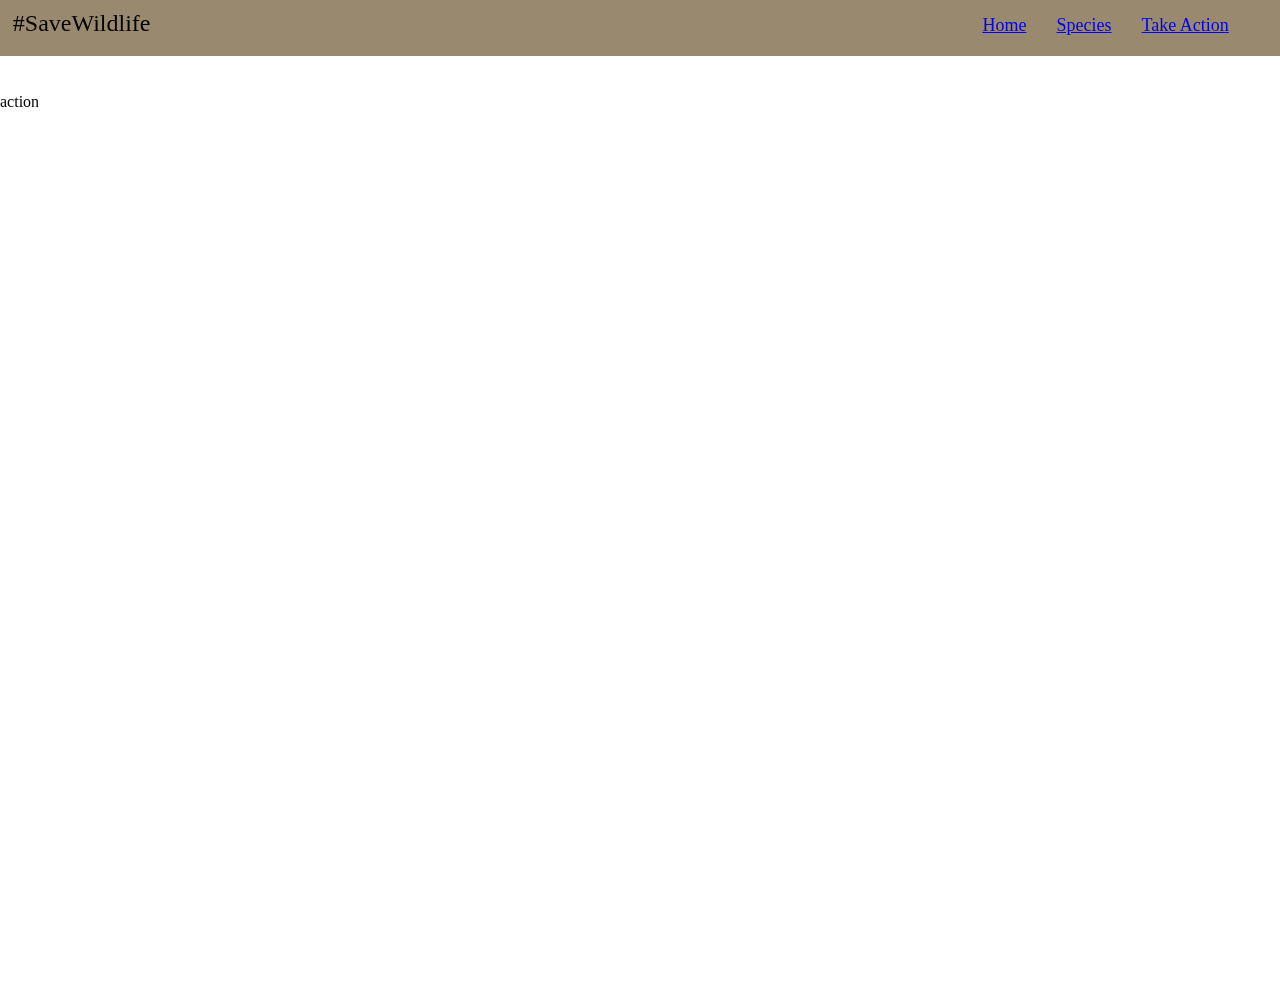
==== action.html @ ebe4198a "added head bar, with site name and navigation" ====
<!DOCTYPE html>
<html lang="en" dir="ltr">
  <head>
    <meta charset="utf-8">
    <title>Save Wildlife</title>
    <link rel="stylesheet" href="style.css">
  </head>
  <body>
    <div id="mainContainer">
      <div id="headBar">
        <div id="pageTitle">#SaveWildlife</div>
        <div id="navigation">
          <div class="pageNames"><a href="index.html">Home</a></div>
          <div class="pageNames"><a href="species.html">Species</a></div>
          <div class="pageNames"><a href="action.html">Take Action</a></div>
      </div>
      <div id="content">
        action
      </div>
      </div>
    </div>

  </body>
</html>
---- style.css ----
body {
  padding: 0px;
  margin: 0px;
}

html {
  padding: 0px;
  margin: 0px;
}

#mainContainer {
  padding: 0px;
  margin: 0px;
  height: 1000px;
}

#headBar {
  background-color: #99896F;
  width: 100vw;
  height: 56px;
  position: fixed;
}

#pageTitle {
  margin: 0px;
  padding: 0px;
  padding-left: 1vw;
  font-size: 24px;
  padding-top: 10px;
  display: inline-block;
}

#navigation {
  display: inline-block;
  position: absolute;
  font-size: 18px;
  padding-top: 15px;
  right: 4vw;
}

.pageNames {
  display: inline-block;
  text-align: right;
  padding-left: 2vw;
}

#content {
  padding-top: 56px;
}
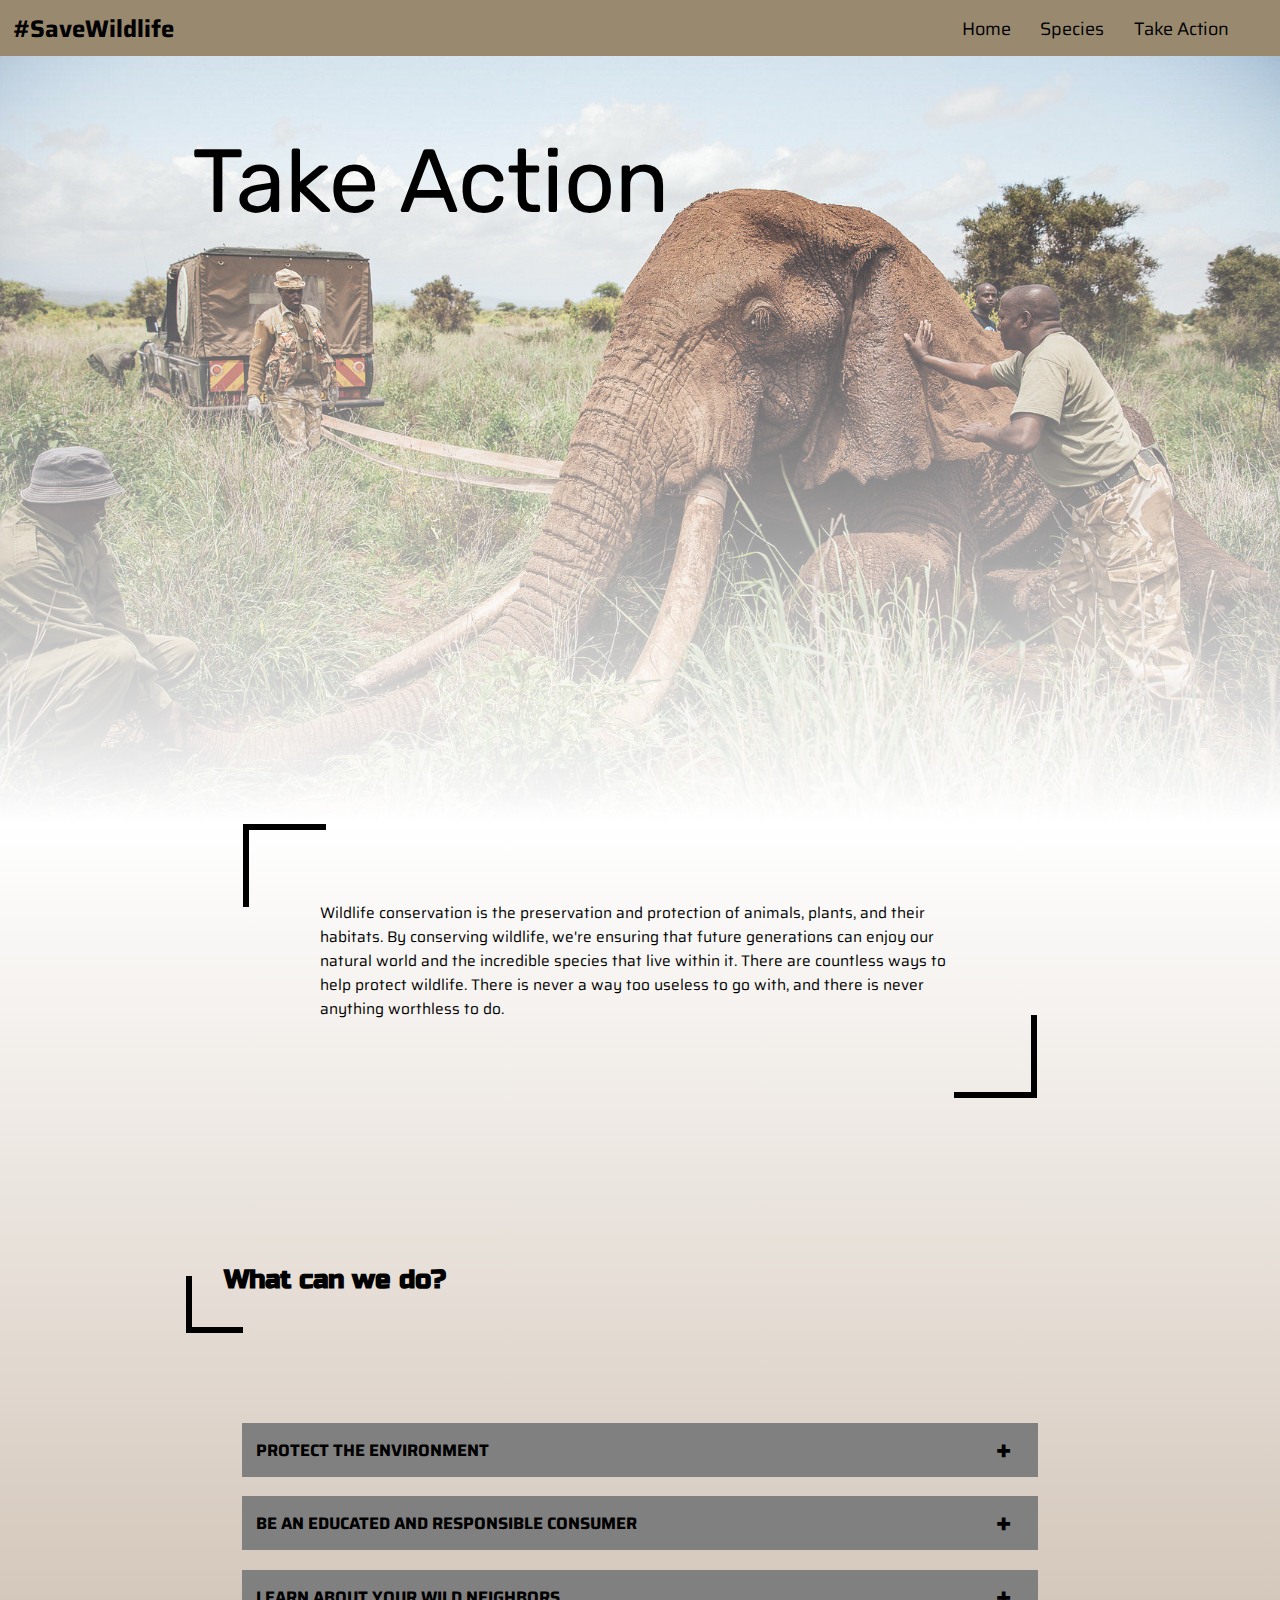
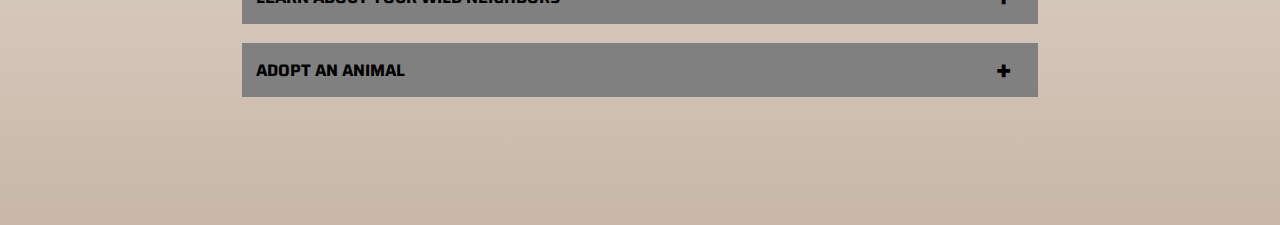
==== commit 4ae8dff3: "finished building the 3-page site" ====
--- a/action.html
+++ b/action.html
@@ -4,20 +4,85 @@
     <meta charset="utf-8">
     <title>Save Wildlife</title>
     <link rel="stylesheet" href="style.css">
+    <link href="https://fonts.googleapis.com/css2?family=Saira:wght@500;700&display=swap" rel="stylesheet">
+    <link href="https://fonts.googleapis.com/css2?family=Rubik:wght@900&display=swap" rel="stylesheet">
+    <link href="https://fonts.googleapis.com/css2?family=Russo+One&display=swap" rel="stylesheet">
   </head>
   <body>
     <div id="mainContainer">
+
+      <div id="content">
+        <div id="actionCover">
+          <div id="actionCoverTitle">
+            Take Action
+          </div>
+        </div>
+        <div class="gradientSection">
+          <div id="actionIntroPara">
+            Wildlife conservation is the preservation and protection of animals, plants, and their habitats. By conserving wildlife, we're ensuring that future generations can enjoy our natural world and the incredible species that live within it. There are countless ways to help protect wildlife. There is never a way too useless to go with, and there is never anything worthless to do. 
+          </div>
+          <div id="actionsSection">
+            <div id="actionsSectionTitle">
+              What can we do?
+            </div>
+            <!--the following Accordion are from https://supfort.com/add-toggle-plus-minus-css-accordion-->
+            <input type="checkbox" id="action1" />
+            <label for="action1">PROTECT THE ENVIRONMENT</label>
+            <div class="actionContent">
+              <ul>
+                <li>Reduce, reuse, recycle.
+                  <ul>
+                    <li>Manufacturing consumer products uses energy and natural resources, and creates waste and pollution. When we consume less, we need fewer natural resources and produce less waste. Some waste, like plastic bags and bottles, can make its way into wildlands and oceans, with negative consequences for endangered species and other animals.</li>
+                    <li>Do not throw it away if it still has a use! If you have unwanted books, toys, clothes or other items in good condition, consider giving them to charity instead of throwing them in the trash.</li>
+                    <li>Avoid disposable products and products with excessive packaging or packaging that cannot easily be recycled. </li>
+                  </ul>
+                <li>Restore. Habitat destruction is the main threat to 85 percent of all threatened and endangered species, according to the International Union for Conservation of Nature. You can help reduce this threat by planting native trees, restoring wetlands or cleaning up beaches in your area.</li>
+                <li>Respect. Respect wild animals by keeping a safe distance away, not approaching them, and not removing them from their environment.</li>
+              </ul>
+            </div>
+
+            <input type="checkbox" id="action2" />
+            <label for="action2">BE AN EDUCATED AND RESPONSIBLE CONSUMER</label>
+            <div class="actionContent">
+              <ul>
+                <li>Think before you buy.</li>
+                <li>Do not buy clothing or other products that use fur or feathers.</li>
+                <li>Never buy exotic animals, particularly those who were wild-caught, and never purchase parts and products made from wildlife, including souvenirs.</li>
+                <li>By not purchasing products made from wildlife or their parts, you can stop wildlife trafficking from being a profitable enterprise.</li>
+              </ul>
+            </div>
+
+            <input type="checkbox" id="action3" />
+            <label for="action3">LEARN ABOUT YOUR WILD NEIGHBORS</label>
+            <div class="actionContent">
+              <ul>
+                <li>Learning about the local wildlife can start with local parks, conservation groups, fish and wildlife, extension offices and wildlife rescue organizations. These groups focus on ways to save wildlife.</li>
+                <li>Visit wildlife sanctuaries and refuges to learn more about ways to save wildlife. </li>
+                <li><div id="underline">Volunteer, or donate cash or materials.</div></li>
+              </ul>
+            </div>
+
+            <input type="checkbox" id="action4" />
+            <label for="action4">ADOPT AN ANIMAL</label>
+            <div class="actionContent">
+              <ul>
+                <li>Protect the animal of your choice—one either threatened by endangerment in a far off land or by abandonment nearby. Defenders of Wildlife lets you “symbolically” adopt a wild animal of your choosing. Your donation goes to improving habitats, research, monitoring, and ultimately saving the species from endangerment.</li>
+                <li>Adopt a pet from a local animal shelter or rescue. There are so many animals without homes—and so many ways to save them.</li>
+              </ul>
+            </div>
+          </div>
+        </div>
+      </div>
+
       <div id="headBar">
         <div id="pageTitle">#SaveWildlife</div>
         <div id="navigation">
           <div class="pageNames"><a href="index.html">Home</a></div>
           <div class="pageNames"><a href="species.html">Species</a></div>
           <div class="pageNames"><a href="action.html">Take Action</a></div>
+        </div>
       </div>
-      <div id="content">
-        action
-      </div>
-      </div>
+
     </div>
 
   </body>
--- a/style.css
+++ b/style.css
@@ -11,7 +11,7 @@
 #mainContainer {
   padding: 0px;
   margin: 0px;
-  height: 1000px;
+  width: 100vw;
 }
 
 #headBar {
@@ -19,6 +19,7 @@
   width: 100vw;
   height: 56px;
   position: fixed;
+  top: 0px;
 }
 
 #pageTitle {
@@ -28,6 +29,8 @@
   font-size: 24px;
   padding-top: 10px;
   display: inline-block;
+  font-family: Saira;
+  font-weight: bold;
 }
 
 #navigation {
@@ -36,6 +39,23 @@
   font-size: 18px;
   padding-top: 15px;
   right: 4vw;
+  font-family: Saira;
+  font-weight: medium;
+}
+
+a:link {
+  color: #000;
+  text-decoration: none;
+}
+
+a:visited {
+  color: #000;
+  text-decoration: none;
+}
+
+a:hover {
+  color: #000;
+  text-decoration: underline;
 }
 
 .pageNames {
@@ -45,5 +65,1107 @@
 }
 
 #content {
+  width: 100vw;
   padding-top: 56px;
 }
+
+#indexCoverPic {
+  width: 100vw;
+  height: 55vw;
+}
+
+#indexTitles {
+  position: absolute;
+  top: 11vw;
+  left: 9vw;
+}
+
+#indexTitle1 {
+  font-family: Rubik;
+  font-size: 7vw;
+  text-align: center;
+}
+
+#overview {
+  padding-top: 10vw;
+}
+
+#ovTitle {
+  font-family: Saira;
+  font-size: 3vw;
+  font-weight: bold;
+  text-align: center;
+}
+
+#ovContent {
+  margin-top: 3vw;
+  width: 50vw;
+  margin-left: auto;
+  margin-right: auto;
+  padding: 6vw;
+  position: relative;
+  margin-bottom: 10vw;
+  font-family: Saira;
+  font-size: 1.2vw;
+}
+
+#ovContent:before {
+    content: "";
+    display: block;
+    width: 6vw;
+    height: 6vw;
+    border-top: 0.5vw solid black;
+    border-left: 0.5vw solid black;
+    position: absolute;
+    left: 0px;
+    top: 0px;
+}
+
+#ovContent:after {
+    content: "";
+    display: block;
+    width: 6vw;
+    height: 6vw;
+    border-bottom: 0.5vw solid black;
+    border-right: 0.5vw solid black;
+    position: absolute;
+    right: 0px;
+    bottom: 0px;
+}
+
+#indexDataSection {
+  background-image: linear-gradient(to top, rgba(255, 255, 255, 0), rgba(255, 255, 255, 2)),
+  url(images/pic1.jpg);
+  background-repeat: no-repeat;
+  background-position: bottom;
+  background-size: cover;
+  padding-bottom: 10vw;
+  padding-top: 5vw;
+}
+
+.dataColumns {
+  width: 80vw;
+  margin-left: auto;
+  margin-right: auto;
+  display: flex;
+  justify-content: space-evenly;
+  padding-bottom: 5vw;
+}
+
+.dataBox {
+  box-sizing: border-box;
+  width: 20vw;
+  height: 27vw;
+  display: inline-block;
+  text-align: center;
+  background-color: rgba(128, 126, 110, 0.5);
+}
+
+.dataPics {
+  width: 16vw;
+  height: 12vw;
+}
+
+.dataPicContainer {
+  padding-top: 2vw;
+  padding-bottom: 1.5vw;
+}
+
+.dataText {
+  font-family: Saira;
+  font-size: 1.2vw;
+  text-align: left;
+  width: 18vw;
+  padding-left: 1vw;
+  margin-left: auto;
+  margin-right: auto;
+}
+
+#reasonSection {
+  padding-bottom: 9vw;
+}
+
+#reasonSectionTitle {
+  font-family: Russo One;
+  font-size: 2vw;
+  font-weight: bold;
+  text-align: left;
+  padding: 3vw;
+  position: relative;
+  width: 65vw;
+  margin-top: 10vw;
+  margin-left: auto;
+  margin-right: auto;
+  margin-bottom: 7vw;
+}
+
+#reasonSectionTitle:after {
+    content: "";
+    display: block;
+    width: 4vw;
+    height: 4vw;
+    border-bottom: 0.5vw solid black;
+    border-left: 0.5vw solid black;
+    position: absolute;
+    left: 0px;
+    bottom: 0px;
+}
+
+.reasons {
+  width: 92vw;
+  margin-left: auto;
+  margin-right: auto;
+  display: flex;
+  justify-content: space-evenly;
+  margin-bottom: 1vw;
+}
+
+.reasonPics {
+  width: 21vw;
+  height: 14vw;
+}
+
+.oddReason {
+  display: inline-block;
+  width: 25vw;
+  height: 31.5vw;
+  background-color: rgba(128, 126, 110, 0.5);
+  box-sizing: border-box;
+  padding: 2vw;
+  text-align: center;
+}
+
+#evenReason {
+  display: inline-block;
+  width: 25vw;
+  height: 31.5vw;
+  background-color: rgba(128, 126, 110, 0.5);
+  margin-top: 4vw;
+  vertical-align: top;
+  box-sizing: border-box;
+  padding: 2vw;
+}
+
+.oddReason2 {
+  display: inline-block;
+  width: 25vw;
+  height: 33vw;
+  background-color: rgba(128, 126, 110, 0.5);
+  margin-top: 8vw;
+  box-sizing: border-box;
+  padding: 2vw;
+}
+
+#evenReason2 {
+  display: inline-block;
+  width: 25vw;
+  height: 34vw;
+  background-color: rgba(128, 126, 110, 0.5);
+  margin-top: 4vw;
+  vertical-align: top;
+  box-sizing: border-box;
+  padding: 2vw;
+}
+
+.reasonTitle {
+  font-family: Saira;
+  font-weight: bold;
+  font-size: 1.5vw;
+  text-align: left;
+  padding-top: 1.5vw;
+  padding-bottom: 0.5vw;
+}
+
+.reasonDetails {
+  font-family: Saira;
+  font-size: 1.2vw;
+  text-align: left;
+}
+
+#speciesCover {
+  width: 100vw;
+  height: 60vw;;
+  background-image: linear-gradient(to bottom, rgba(255, 255, 255, 0), rgba(255, 255, 255, 2)),
+  url(images/bg2.jpg);
+  background-repeat: no-repeat;
+  background-position: bottom;
+  background-size: cover;
+}
+
+#speciesTitle {
+  font-family: Rubik;
+  font-size: 7vw;
+  text-align: center;
+  position: absolute;
+  top: 10vw;
+  left: 15vw;
+}
+
+.gradientSection {
+  background-image: linear-gradient(to bottom, white, #C8B7A7);
+}
+
+#speciesDataSection {
+  padding-bottom: 5vw;
+}
+
+#speciesDataSectionTitle {
+  font-family: Russo One;
+  font-size: 2vw;
+  font-weight: bold;
+  text-align: center;
+  padding-top: 3vw;
+  padding-bottom: 4vw;
+}
+
+#speciesData {
+  text-align: center;
+  border-top: 0.7vw solid black;
+  border-bottom: 0.7vw solid black;
+  padding-top: 1vw;
+  padding-bottom: 1vw;
+  width: 85vw;
+  margin-left: auto;
+  margin-right: auto;
+  font-family: Saira;
+  font-size: 1.3vw;
+}
+
+.dataNumbers {
+  font-weight: bold;
+  font-size: 3.5vw;
+}
+
+.speciesDataLeftBoxes {
+  box-sizing: border-box;
+  display: inline-block;
+  width: 20vw;
+  height: 100%;
+  border-right: 0.7vw solid black;
+  padding: 2vw;
+  vertical-align: top;
+}
+
+#speciesDataRightBox {
+  box-sizing: border-box;
+  display: inline-block;
+  width: 20vw;
+  /* height: 20vw; */
+  padding: 2vw;
+  vertical-align: top;
+}
+
+#endangeredGallery {
+  padding-bottom: 5vw;
+}
+
+#endangeredSectionTitle {
+  font-family: Russo One;
+  font-size: 2vw;
+  font-weight: bold;
+  text-align: left;
+  padding: 3vw;
+  position: relative;
+  width: 65vw;
+  margin-top: 10vw;
+  margin-left: auto;
+  margin-right: auto;
+  margin-bottom: 7vw;
+}
+
+#endangeredSectionTitle:after {
+    content: "";
+    display: block;
+    width: 4vw;
+    height: 4vw;
+    border-bottom: 0.5vw solid black;
+    border-left: 0.5vw solid black;
+    position: absolute;
+    left: 0px;
+    bottom: 0px;
+}
+
+.endangeredGalleryColumns {
+  width: 100vw;
+  margin-left: auto;
+  margin-right: auto;
+}
+
+.endangeredBoxes {
+  box-sizing: border-box;
+  background-color: grey;
+  width: 25vw;
+  height: 25vw;
+  display: inline-block;
+  padding: 0px;
+  margin: 0px;
+  font-family: Saira;
+  vertical-align: top;
+  font-size: 1.2vw;
+}
+
+.bold {
+  font-weight: bold;
+  font-size: 1.3vw;
+  padding-top: 0.5vw;
+}
+
+.endangeredName {
+  font-weight: bold;
+  font-family: Saira;
+  font-size: 1.5vw;
+  text-align: left;
+  padding-top: 1.5vw;
+  padding-bottom: 0.5vw;
+  text-decoration: underline;
+  padding-left: 1vw;
+  color: #fff;
+  text-shadow: 2px 2px 8px #000;
+}
+
+.endangeredScientific {
+  font-size: 1.3vw;
+  font-family: Saira;
+  text-align: left;
+  padding-left: 1vw;
+  color: #fff;
+  text-shadow: 2px 2px 8px #000;
+}
+
+.endangeredPopulation {
+  font-size: 1.3vw;
+  font-family: Saira;
+  text-align: left;
+  padding-left: 1vw;
+  color: #fff;
+  text-shadow: 2px 2px 8px #000;
+}
+
+.endangeredIntro {
+  font-size: 1.15vw;
+  font-family: Saira;
+  text-align: left;
+}
+
+#leopard {
+  background-image: url(endangered/leopard.jpg);
+  background-repeat: no-repeat;
+  background-size: cover;
+}
+
+#leopardIntro {
+  display: none;
+  padding: 1vw;
+}
+
+#leopard:hover #leopardIntro {
+  display: block;
+  color: #000;
+}
+
+#leopard:hover #leopardName{
+  display: none;
+}
+
+#leopard:hover #leopardScien{
+  display: none;
+}
+
+#leopard:hover #leopardNumber{
+  display: none;
+}
+
+#leopard:hover {
+  background-image: linear-gradient(to bottom, rgba(255, 255, 255, 0.7), rgba(255, 255, 255, 0.7)), url(endangered/leopard.jpg);
+}
+
+#rhino {
+  background-image: url(endangered/black_rhino.jpg);
+  background-repeat: no-repeat;
+  background-size: cover;
+}
+
+#rhinoIntro {
+  display: none;
+  padding: 1vw;
+}
+
+#rhino:hover #rhinoIntro {
+  display: block;
+  color: #000;
+}
+
+#rhino:hover #rhinoName{
+  display: none;
+}
+
+#rhino:hover #rhinoScien{
+  display: none;
+}
+
+#rhino:hover #rhinoNumber{
+  display: none;
+}
+
+#rhino:hover {
+  background-image: linear-gradient(to bottom, rgba(255, 255, 255, 0.7), rgba(255, 255, 255, 0.7)), url(endangered/black_rhino.jpg);
+}
+
+#ferret {
+  background-image: url(endangered/ferret.jpg);
+  background-repeat: no-repeat;
+  background-size: cover;
+}
+
+#ferretIntro {
+  display: none;
+  padding: 1vw;
+}
+
+#ferret:hover #ferretIntro {
+  display: block;
+  color: #000;
+}
+
+#ferret:hover #ferretName{
+  display: none;
+}
+
+#ferret:hover #ferretScien{
+  display: none;
+}
+
+#ferret:hover #ferretNumber{
+  display: none;
+}
+
+#ferret:hover {
+  background-image: linear-gradient(to bottom, rgba(255, 255, 255, 0.7), rgba(255, 255, 255, 0.7)), url(endangered/ferret.jpg);
+}
+
+#elephant {
+  background-image: url(endangered/elephant.jpg);
+  background-repeat: no-repeat;
+  background-size: cover;
+}
+
+#elephantIntro {
+  display: none;
+  padding: 1vw;
+}
+
+#elephant:hover #elephantIntro {
+  display: block;
+  color: #000;
+}
+
+#elephant:hover #elephantName{
+  display: none;
+}
+
+#elephant:hover #elephantScien{
+  display: none;
+}
+
+#elephant:hover #elephantNumber{
+  display: none;
+}
+
+#elephant:hover {
+  background-image: linear-gradient(to bottom, rgba(255, 255, 255, 0.7), rgba(255, 255, 255, 0.7)), url(endangered/elephant.jpg);
+}
+
+#turtle {
+  background-image: url(endangered/turtle.jpg);
+  background-repeat: no-repeat;
+  background-size: cover;
+}
+
+#turtleIntro {
+  display: none;
+  padding: 1vw;
+}
+
+#turtle:hover #turtleIntro {
+  display: block;
+  color: #000;
+}
+
+#turtle:hover #turtleName{
+  display: none;
+}
+
+#turtle:hover #turtleScien{
+  display: none;
+}
+
+#turtle:hover #turtleNumber{
+  display: none;
+}
+
+#turtle:hover {
+  background-image: linear-gradient(to bottom, rgba(255, 255, 255, 0.7), rgba(255, 255, 255, 0.7)), url(endangered/turtle.jpg);
+}
+
+#saola {
+  background-image: url(endangered/saola.jpg);
+  background-repeat: no-repeat;
+  background-size: cover;
+}
+
+#saolaIntro {
+  display: none;
+  padding: 1vw;
+}
+
+#saola:hover #saolaIntro {
+  display: block;
+  color: #000;
+}
+
+#saola:hover #saolaName{
+  display: none;
+}
+
+#saola:hover #saolaScien{
+  display: none;
+}
+
+#saola:hover #saolaNumber{
+  display: none;
+}
+
+#saola:hover {
+  background-image: linear-gradient(to bottom, rgba(255, 255, 255, 0.7), rgba(255, 255, 255, 0.7)), url(endangered/saola.jpg);
+}
+
+#gorilla {
+  background-image: url(endangered/gorilla.jpg);
+  background-repeat: no-repeat;
+  background-size: cover;
+}
+
+#gorillaIntro {
+  display: none;
+  padding: 1vw;
+}
+
+#gorilla:hover #gorillaIntro {
+  display: block;
+  color: #000;
+}
+
+#gorilla:hover #gorillaName{
+  display: none;
+}
+
+#gorilla:hover #gorillaScien{
+  display: none;
+}
+
+#gorilla:hover #gorillaNumber{
+  display: none;
+}
+
+#gorilla:hover {
+  background-image: linear-gradient(to bottom, rgba(255, 255, 255, 0.7), rgba(255, 255, 255, 0.7)), url(endangered/gorilla.jpg);
+}
+
+#sunda {
+  background-image: url(endangered/tiger.jpg);
+  background-repeat: no-repeat;
+  background-size: cover;
+}
+
+#sundaIntro {
+  display: none;
+  padding: 1vw;
+}
+
+#sunda:hover #sundaIntro {
+  display: block;
+  color: #000;
+}
+
+#sunda:hover #sundaName{
+  display: none;
+}
+
+#sunda:hover #sundaScien{
+  display: none;
+}
+
+#sunda:hover #sundaNumber{
+  display: none;
+}
+
+#sunda:hover {
+  background-image: linear-gradient(to bottom, rgba(255, 255, 255, 0.7), rgba(255, 255, 255, 0.7)), url(endangered/tiger.jpg);
+}
+
+#extinctGallery {
+  padding-bottom: 10vw;
+}
+
+#extinctSectionTitle {
+  font-family: Russo One;
+  font-size: 2vw;
+  font-weight: bold;
+  text-align: left;
+  padding: 3vw;
+  position: relative;
+  width: 65vw;
+  margin-top: 10vw;
+  margin-left: auto;
+  margin-right: auto;
+  margin-bottom: 7vw;
+}
+
+#extinctSectionTitle:after {
+    content: "";
+    display: block;
+    width: 4vw;
+    height: 4vw;
+    border-bottom: 0.5vw solid black;
+    border-left: 0.5vw solid black;
+    position: absolute;
+    left: 0px;
+    bottom: 0px;
+}
+
+.extinctBoxes {
+  box-sizing: border-box;
+  width: 20vw;
+  height: 30vw;
+  display: inline-block;
+  padding: 0px;
+  margin: 0px;
+  font-family: Saira;
+  vertical-align: top;
+  font-size: 1.2vw;
+}
+
+.extinctName {
+  font-weight: bold;
+  font-size: 1.7vw;
+  padding-left: 1vw;
+  padding-top: 1vw;
+}
+
+#Rhinoceros {
+  background-image: url(extinct/Rhinoceros.jpg);
+  background-repeat: no-repeat;
+  background-size: cover;
+}
+
+#RhinocerosIntro {
+  display: none;
+  width: 18vw;
+  margin-left: auto;
+  margin-right: auto;
+  padding-top: 2vw;
+}
+
+#Rhinoceros:hover #RhinocerosIntro {
+  display: block;
+  color: #fff;
+}
+
+#Rhinoceros:hover #RhinocerosName{
+  display: none;
+}
+
+#Rhinoceros:hover {
+  background-image: linear-gradient(to bottom, rgba(0, 0, 0, 0.7), rgba(0, 0, 0, 0.7)), url(extinct/Rhinoceros.jpg);
+}
+
+#Baiji {
+  background-image: url(extinct/baiji.jpg);
+  background-repeat: no-repeat;
+  background-size: cover;
+}
+
+#BaijiIntro {
+  display: none;
+  width: 18vw;
+  margin-left: auto;
+  margin-right: auto;
+  padding-top: 2vw;
+}
+
+#Baiji:hover #BaijiIntro {
+  display: block;
+  color: #fff;
+}
+
+#Baiji:hover #BaijiName{
+  display: none;
+}
+
+#Baiji:hover {
+  background-image: linear-gradient(to bottom, rgba(0, 0, 0, 0.7), rgba(0, 0, 0, 0.7)), url(extinct/baiji.jpg);
+}
+
+#Ibex {
+  background-image: url(extinct/ibex.jpg);
+  background-repeat: no-repeat;
+  background-size: cover;
+}
+
+#IbexIntro {
+  display: none;
+  width: 18vw;
+  margin-left: auto;
+  margin-right: auto;
+  padding-top: 2vw;
+}
+
+#Ibex:hover #IbexIntro {
+  display: block;
+  color: #fff;
+}
+
+#Ibex:hover #IbexName{
+  display: none;
+}
+
+#Ibex:hover {
+  background-image: linear-gradient(to bottom, rgba(0, 0, 0, 0.7), rgba(0, 0, 0, 0.7)), url(extinct/ibex.jpg);
+}
+
+#pigeon {
+  background-image: url(extinct/pigeon.jpg);
+  background-repeat: no-repeat;
+  background-size: cover;
+}
+
+#pigeonIntro {
+  display: none;
+  width: 18vw;
+  margin-left: auto;
+  margin-right: auto;
+  padding-top: 2vw;
+}
+
+#pigeon:hover #pigeonIntro {
+  display: block;
+  color: #fff;
+}
+
+#pigeon:hover #pigeonName{
+  display: none;
+}
+
+#pigeon:hover {
+  background-image: linear-gradient(to bottom, rgba(0, 0, 0, 0.7), rgba(0, 0, 0, 0.7)), url(extinct/pigeon.jpg);
+}
+
+#tiger {
+  background-image: url(extinct/tiger.jpg);
+  background-repeat: no-repeat;
+  background-size: cover;
+}
+
+#tigerIntro {
+  display: none;
+  width: 18vw;
+  margin-left: auto;
+  margin-right: auto;
+  padding-top: 2vw;
+}
+
+#tiger:hover #tigerIntro {
+  display: block;
+  color: #fff;
+}
+
+#tiger:hover #tigerName{
+  display: none;
+}
+
+#tiger:hover {
+  background-image: linear-gradient(to bottom, rgba(0, 0, 0, 0.7), rgba(0, 0, 0, 0.7)), url(extinct/tiger.jpg);
+}
+
+#seaCow {
+  background-image: url(extinct/sea_cow.png);
+  background-repeat: no-repeat;
+  background-size: cover;
+}
+
+#seaCowIntro {
+  display: none;
+  width: 18vw;
+  margin-left: auto;
+  margin-right: auto;
+  padding-top: 2vw;
+}
+
+#seaCow:hover #seaCowIntro {
+  display: block;
+  color: #fff;
+}
+
+#seaCow:hover #seaCowName{
+  display: none;
+}
+
+#seaCow:hover {
+  background-image: linear-gradient(to bottom, rgba(0, 0, 0, 0.7), rgba(0, 0, 0, 0.7)), url(extinct/sea_cow.png);
+}
+
+#auk {
+  background-image: url(extinct/auk.jpg);
+  background-repeat: no-repeat;
+  background-size: cover;
+}
+
+#aukIntro {
+  display: none;
+  width: 18vw;
+  margin-left: auto;
+  margin-right: auto;
+  padding-top: 2vw;
+  font-size: 1.2vw;
+}
+
+#auk:hover #aukIntro {
+  display: block;
+  color: #fff;
+}
+
+#auk:hover #aukName{
+  display: none;
+}
+
+#auk:hover {
+  background-image: linear-gradient(to bottom, rgba(0, 0, 0, 0.7), rgba(0, 0, 0, 0.7)), url(extinct/auk.jpg);
+}
+
+#parakeet {
+  background-image: url(extinct/parakeet.jpg);
+  background-repeat: no-repeat;
+  background-size: cover;
+}
+
+#parakeetIntro {
+  display: none;
+  width: 18vw;
+  margin-left: auto;
+  margin-right: auto;
+  padding-top: 2vw;
+}
+
+#parakeet:hover #parakeetIntro {
+  display: block;
+  color: #fff;
+}
+
+#parakeet:hover #parakeetName{
+  display: none;
+}
+
+#parakeet:hover {
+  background-image: linear-gradient(to bottom, rgba(0, 0, 0, 0.7), rgba(0, 0, 0, 0.7)), url(extinct/parakeet.jpg);
+}
+
+#pupfish {
+  background-image: url(extinct/fish.jpg);
+  background-repeat: no-repeat;
+  background-size: cover;
+}
+
+#pupfishIntro {
+  display: none;
+  width: 18vw;
+  margin-left: auto;
+  margin-right: auto;
+  padding-top: 2vw;
+}
+
+#pupfish:hover #pupfishIntro {
+  display: block;
+  color: #fff;
+}
+
+#pupfish:hover #pupfishName{
+  display: none;
+}
+
+#pupfish:hover {
+  background-image: linear-gradient(to bottom, rgba(0, 0, 0, 0.7), rgba(0, 0, 0, 0.7)), url(extinct/fish.jpg);
+}
+
+#pooUli {
+  background-image: url(extinct/poo-uli.jpg);
+  background-repeat: no-repeat;
+  background-size: cover;
+}
+
+#pooUliIntro {
+  display: none;
+  width: 18vw;
+  margin-left: auto;
+  margin-right: auto;
+  padding-top: 2vw;
+}
+
+#pooUli:hover #pooUliIntro {
+  display: block;
+  color: #fff;
+}
+
+#pooUli:hover #pooUliName{
+  display: none;
+}
+
+#pooUli:hover {
+  background-image: linear-gradient(to bottom, rgba(0, 0, 0, 0.7), rgba(0, 0, 0, 0.7)), url(extinct/poo-uli.jpg);
+}
+
+#actionCover {
+  width: 100vw;
+  height: 60vw;;
+  background-image: linear-gradient(to bottom, rgba(255, 255, 255, 0), rgba(255, 255, 255, 2)),
+  url(images/treatment.jpg);
+  background-repeat: no-repeat;
+  background-position: bottom;
+  background-size: cover;
+}
+
+#actionCoverTitle {
+  font-family: Rubik;
+  font-size: 7vw;
+  text-align: center;
+  position: absolute;
+  top: 10vw;
+  left: 15vw;
+}
+
+#actionsSection {
+  padding-bottom: 10vw;
+}
+
+#actionIntroPara {
+  width: 50vw;
+  margin-left: auto;
+  margin-right: auto;
+  position: relative;
+  padding: 6vw;
+  font-family: Saira;
+  font-size: 1.2vw;
+}
+
+#actionIntroPara:before {
+    content: "";
+    display: block;
+    width: 6vw;
+    height: 6vw;
+    border-top: 0.5vw solid black;
+    border-left: 0.5vw solid black;
+    position: absolute;
+    left: 0px;
+    top: 0px;
+}
+
+#actionIntroPara:after {
+    content: "";
+    display: block;
+    width: 6vw;
+    height: 6vw;
+    border-bottom: 0.5vw solid black;
+    border-right: 0.5vw solid black;
+    position: absolute;
+    right: 0px;
+    bottom: 0px;
+}
+
+#actionsSectionTitle {
+  font-family: Russo One;
+  font-size: 2vw;
+  font-weight: bold;
+  text-align: left;
+  padding: 3vw;
+  position: relative;
+  width: 65vw;
+  margin-top: 10vw;
+  margin-left: auto;
+  margin-right: auto;
+  margin-bottom: 7vw;
+}
+
+#actionsSectionTitle:after {
+    content: "";
+    display: block;
+    width: 4vw;
+    height: 4vw;
+    border-bottom: 0.5vw solid black;
+    border-left: 0.5vw solid black;
+    position: absolute;
+    left: 0px;
+    bottom: 0px;
+}
+
+input {
+    display: none;
+}
+
+label {
+  display: block;
+  width: 60vw;
+  margin-left: auto;
+  margin-right: auto;
+  margin-top: 1.5vw;
+  padding: 1.1vw;
+  cursor: pointer;
+  background: grey;
+  transition: ease .5s;
+  position: relative; /* ADDING THIS IS REQUIRED */
+  font-size: 1.3vw;
+  font-family: Saira;
+  font-weight: bold;
+}
+
+label:hover {
+  background: #7c7256;
+}
+
+label::after {
+  content: '+';
+  font-size: 2.5vw;
+  font-family: Saira;
+  font-weight: bold;
+  position: absolute;
+  right: 2vw;
+  top: 0px;
+}
+
+input:checked + label::after {
+  content: '-';
+  font-size: 2.5vw;
+  font-family: Saira;
+  font-weight: bold;
+  position: absolute;
+  right: 2vw;
+  top: 0px;
+}
+
+.actionContent {
+  width: 60vw;
+  margin-left: auto;
+  margin-right: auto;
+  font-size: 1.2vw;
+  font-family: Saira;
+}
+
+input + label + .actionContent {
+  display: none;
+}
+
+input:checked + label + .actionContent {
+  display: block;
+}
+
+#underline {
+  text-decoration: underline;
+}
